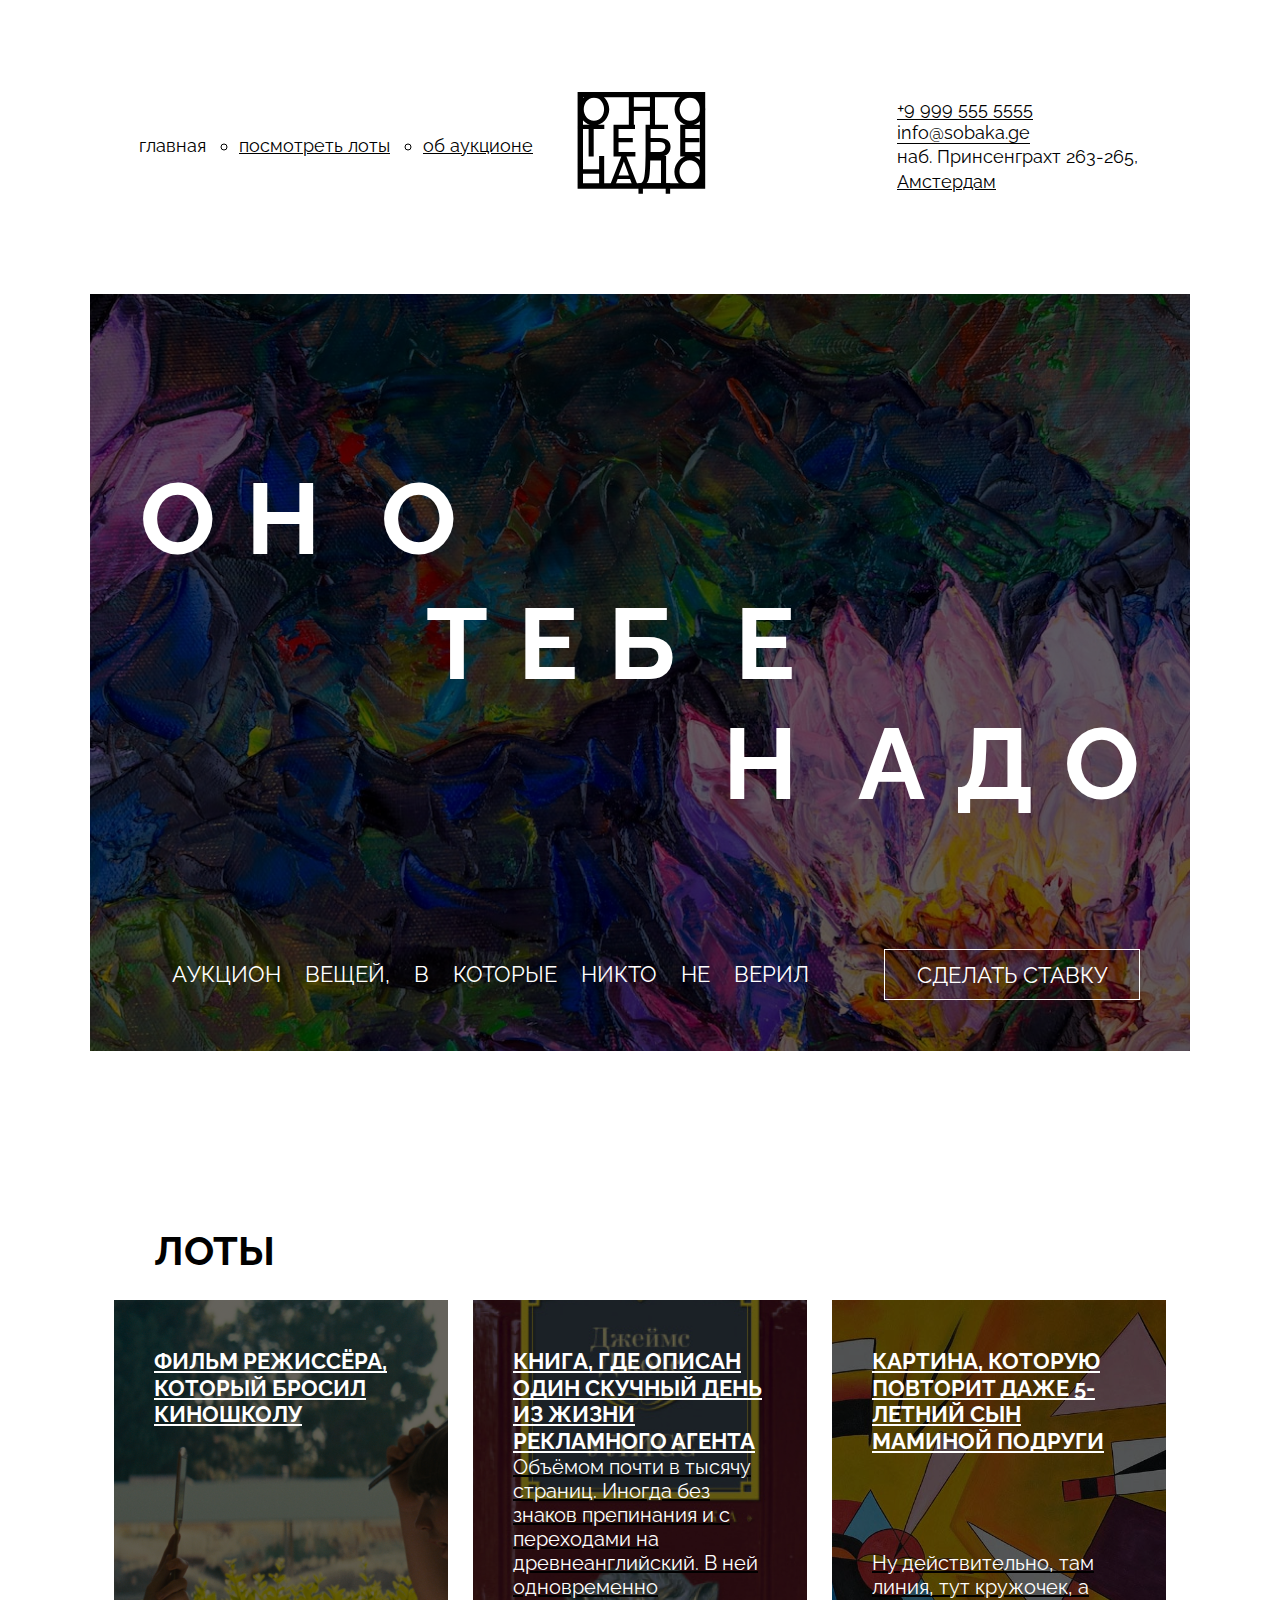
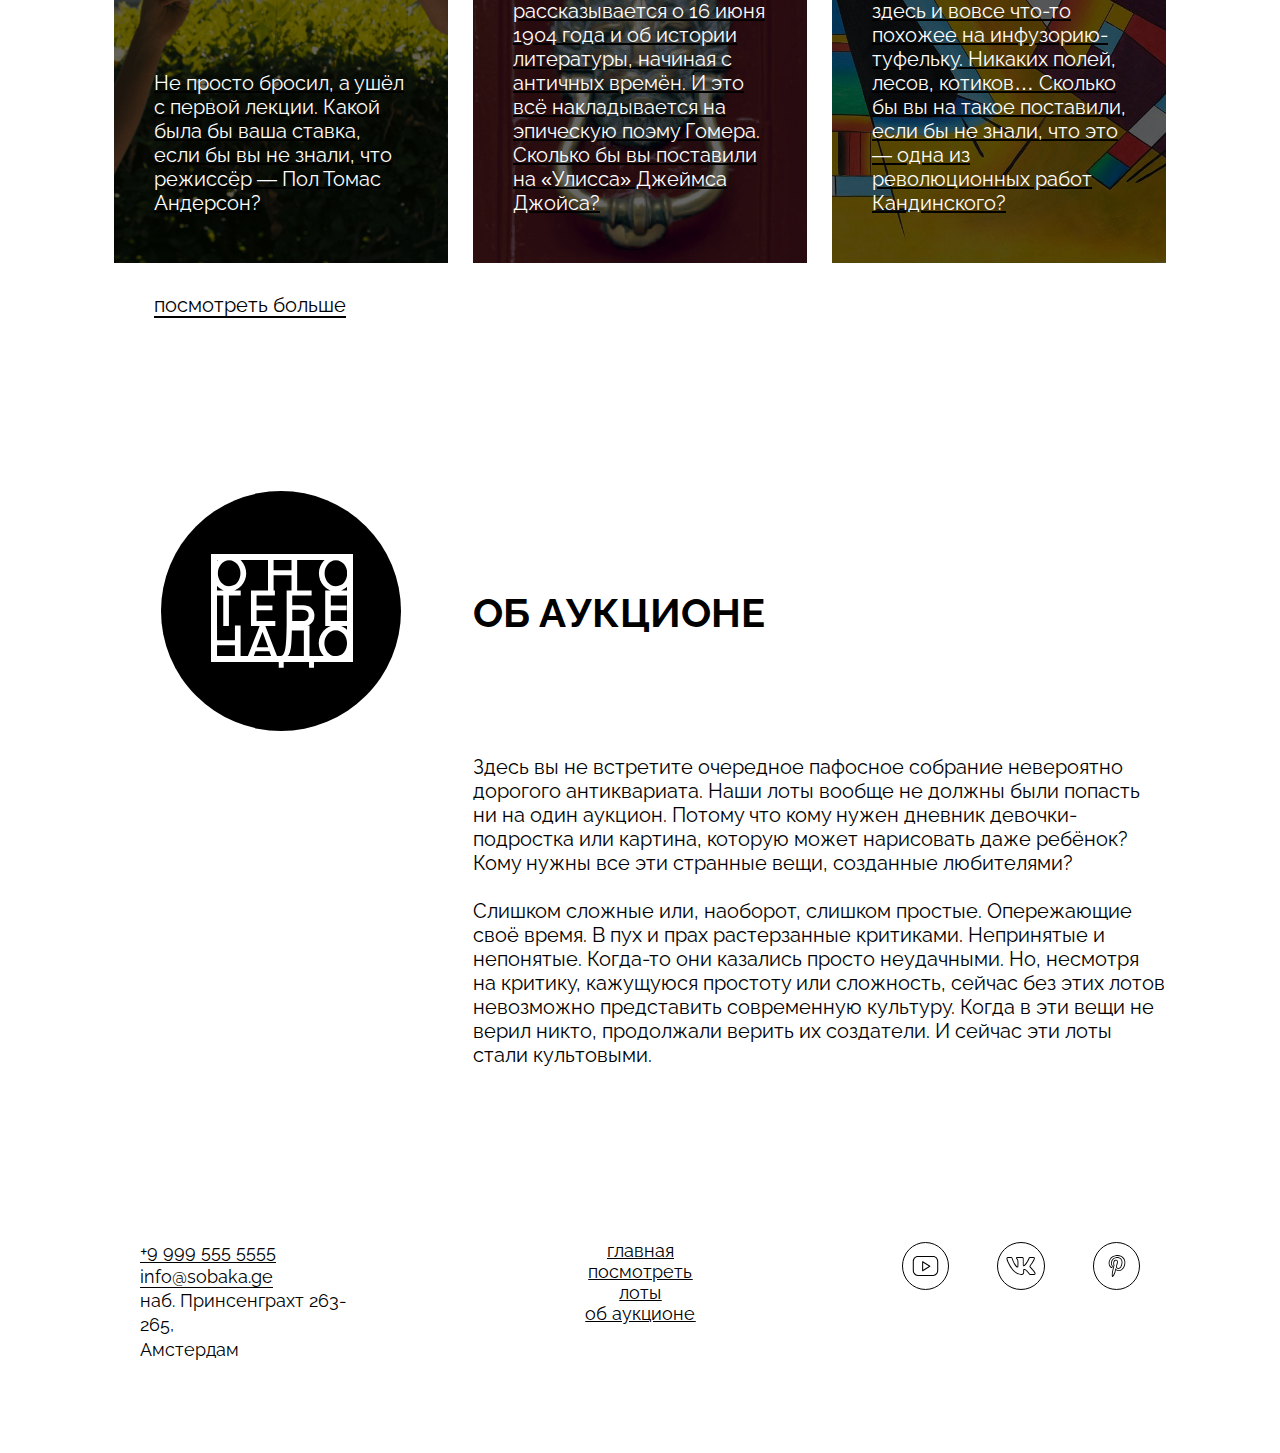
==== index.html @ 658c1811 "socind commit" ====
<!DOCTYPE html>
<html lang="ru">
    <head>
        <meta charset="UTF-8" />
        <meta http-equiv="X-UA-Compatible" content="IE=edge" />
        <meta name="viewport" content="width=device-width, initial-scale=1.0" />
        <title>Оно тебе надо — аукцион вещей, в которые никто не верил</title>
        <link rel="stylesheet" href="./fonts/fonts.css" />
        <link rel="stylesheet" href="./styles/global.css" />
        <link rel="stylesheet" href="./styles/style.css" />
    </head>
    <body class="content-box">
        <header class="header">
            <nav class="header__menu">
                <ul class="header__menu-list">
                    <li>
                        <a class="header__menu-link header__menu-link-active" href="#0"> главная</a>
                    </li>
                    <li class="header__item-accent">
                        <a class="header__menu-link" href="#0">посмотреть лоты</a>
                    </li>
                    <li class="header__item-accent">
                        <a class="header__menu-link" href="#0">об аукционе</a>
                    </li>
                </ul>
            </nav>
            <a class="header__menu-logo">
                <img class="header__image" src="./images/logo-black.svg" alt="Оно тебе надо" />
            </a>
            <address class="contacts">
                <ul class="contacts-list">
                    <li class="contacts-items">
                        <a class="contacts-items-link contacts-items-link-underline" href="tel:+99995555555">+9 999 555 5555</a>
                    </li>
                    <li>
                        <a class="contacts-items-link contacts-items-link-underline" href="mailto:info@sobaka.ge">info@sobaka.ge</a>
                    </li>
                    <li>
                        <a class="contacts-items-link contacts-items-link-address" href="#0">наб. Принсенграхт 263-265,</a>
                    </li>
                    <li>
                        <a class="сontacts-items-link contacts-items-link-address" href="#0">Амстердам</a>
                    </li>
                </ul>
            </address>
        </header>
        <main>
            <section class="cover">
                <div class="cover__background">
                    <div class="overlay"></div>
                    <h1 class="cover__title">
                        <span class="cover__aligned-text">о<span class="letters-sliced">но</span> </span>
                        <span class="cover__aligned-text cover__text_center">те<span class="letters-sliced">бе</span> </span>
                        <span class="cover__aligned-text cover__text_right"><span class="letters-sliced">н</span>ад<span class="align-letters">о</span> </span>
                    </h1>
                    <div class="cover__description">
                        <p class="cover__description-text">
                            Аукцион вещей, в которые никто не верил
                        </p>
                        <button type="button" class="cover__button">
                            Сделать ставку
                        </button>
                    </div>
                </div>
            </section>
            <section class="lots">
                <h2 class="lots__title">
                    Лоты
                </h2>
                <div class="lots__cards">
                    <a class="card-link" href="#0">
                        <article class="lots__cards-width">
                            <div class="lots__cards-background lots__cards-film-type">
                                <div class="overlay"></div>
                                    <h2 class="lots__cards-title">
                                        Фильм режиссёра, который бросил киношколу
                                    </h2>
                                    <p class="lots__card-description">
                                        Не просто бросил, а ушёл с первой лекции. Какой была бы ваша ставка, если бы вы не знали, что режиссёр — Пол Томас Андерсон?
                                    </p>
                            </div>
                        </article>
                    </a>
                    <a class="card-link" href="#0">
                        <article class="lots__cards-width">
                            <div class="lots__cards-background lots__cards-book-type">
                                <div class="overlay"></div>
                                    <h2 class="lots__cards-title">
                                        Книга, где описан один скучный день из жизни рекламного агента
                                    </h2>
                                    <p class="lots__card-description">
                                        Объёмом почти в тысячу страниц. Иногда без знаков препинания и с переходами на древнеанглийский. В ней одновременно рассказывается о 16 июня 1904 года и об истории литературы, начиная с античных
                                        времён. И это всё накладывается на эпическую поэму Гомера. Сколько бы вы поставили на «Улисса» Джеймса Джойса?
                                    </p>                             
                            </div>
                        </article>
                    </a>
                    <a class="card-link" href="#0">
                        <article class="lots__cards-width">
                            <div class="lots__cards-background lots__cards-picture-type">
                                <div class="overlay"></div>
                                    <h2 class="lots__cards-title">
                                        Картина, которую повторит даже 5-летний сын маминой подруги
                                    </h2>
                                    <p class="lots__card-description">
                                        Ну действительно, там линия, тут кружочек, а здесь и вовсе что-то похожее на инфузорию-туфельку. Никаких полей, лесов, котиков… Сколько бы вы на такое поставили, если бы не знали, что это — одна из
                                        революционных работ Кандинского?
                                    </p>
                            </div>
                        </article>
                    </a>
                </div>
                <a class="lots__more">
                    посмотреть больше
                </a>
            </section>

            <section class="about">
                <div class="about__circle-img">
                    <img class="about__image" src="./images/logo-white.svg" alt="Это тебе надо" />
                </div>
                <h3 class="about__title">
                    Об аукционе
                </h3>
                <p class="about__text-one">
                    Здесь вы не встретите очередное пафосное собрание невероятно дорогого антиквариата. Наши лоты вообще не должны были попасть ни на один аукцион. Потому что кому нужен дневник девочки-подростка или картина, которую может
                    нарисовать даже ребёнок? Кому нужны все эти странные вещи, созданные любителями?
                </p>
                <p class="about__text-two">
                    Слишком сложные или, наоборот, слишком простые. Опережающие своё время. В пух и прах растерзанные критиками. Непринятые и непонятые. Когда-то они казались просто неудачными. Но, несмотря на критику, кажущуюся простоту
                    или сложность, сейчас без этих лотов невозможно представить современную культуру. Когда в эти вещи не верил никто, продолжали верить их создатели. И сейчас эти лоты стали культовыми.
                </p>
            </section>
        </main>
        <footer class="footer">
            <address>
                <ul class="contacts-list">
                    <li class="contacts-items">
                        <a class="contacts-items-link contacts-items-link-underline" href="tel:+99995555555">+9 999 555 5555</a>
                    </li>
                    <li>
                        <a class="contacts-items-link contacts-items-link-underline" href="mailto:info@sobaka.ge">info@sobaka.ge</a>
                    </li>
                    <li>
                        <a class="contacts-items-link contacts-items-link-address" href="#0">наб. Принсенграхт 263-265,</a>
                    </li>
                    <li>
                        <a class="contacts-items-link contacts-items-link-address" href="#0">Амстердам</a>
                    </li>
                </ul>
            </address>
            <nav>
                <ul class="footer__menu">
                    <li class="footer__menu-item footer__menu-item-active">
                        <a class="footer__menu-link" href="#0">главная</a>
                    </li>
                    <li class="footer__menu-item">
                        <a class="footer__menu-link" href="#0">посмотреть лоты</a>
                    </li>
                    <li class="footer__menu-item">
                        <a class="footer__menu-link" href="#0">об аукционе</a>
                    </li>
                </ul>
            </nav>
            <div class="footer__social-media">
                <div class="footer__social-media-box">
                    <a class="box__item">
                        <img class="footer__image" src="./images/yt.svg" alt="youtube" />
                    </a>
                    <a class="box__item">
                        <img class="footer__image" src="./images/vk.svg" alt="vk" />
                    </a>
                    <a class="box__item">
                        <img class="footer__image" src="./images/pinterest.svg" alt="pinterest" />
                    </a>
                </div>
            </div>
        </footer>
    </body>
</html>
---- fonts/fonts.css ----
@font-face {
  font-family: Raleway;
  src:
    url(./Raleway-Regular.woff2) format('woff2'),
    url(./Raleway-Regular.woff) format('woff');
  font-weight: normal;
  font-display: swap;
}

@font-face {
  font-family: Raleway;
  src:
    url(./Raleway-Bold.woff2) format('woff2'),
    url(./Raleway-Bold.woff) format('woff');
  font-weight: bold;
  font-display: swap;
}
---- styles/global.css ----
*,
*::before,
*::after {
  box-sizing: border-box;
}

body {
  width: 1100px;
  margin: 0 auto;
  font-family: "Raleway", sans-serif;
}

h1,
h2,
h3,
h4,
h5,
h6,
p,
ul,
ol,
li,
blockquote,address {
  margin: 0;
  padding: 0;
}

address {
  all:initial;
}

a {
  color: inherit;
}

img {
  width: 100%;
}
---- styles/style.css ----
.content-box {
    font-family: "Raleway", sans-serif;
    width: 1100px;
}

.header {
    display: grid;
    width: 1052px;
    grid-template-columns: 1fr min-content 1fr;
    padding: 0 24px 0 25px;
    margin: 92px auto 96px;
    align-items: center;
}

.header__menu-list {
    display: flex;
    gap: 33px;
    font-family: "Raleway", sans-serif;
    font-weight: 400;
    font-size: 18px;
    color: #000;
    list-style: none;
}

.header__menu-link {
    text-decoration: none;
    list-style-type: none;
}

.header__item-accent {
    list-style: circle;
    text-decoration: underline;
}

.header__menu-logo {
    width: 100%;
}

.header__image {
    min-width: 133px;
}

.contacts {
    justify-self: end;
    padding-right: 4px;
}

.contacts-list {
    font-family: "Raleway", sans-serif;
    font-weight: 400;
    font-style: normal;
    font-size: 18px;
    line-height: 135%;
    color: #000;
    list-style: none;
}

.contacts-items-link {
    text-decoration: none;
}

.contacts-items-link-underline {
    border-bottom: 1px solid #000;
}

.cover {
    min-height: 757px;
}

.cover__background {
    background: url("../images/cover.jpg");
    background-repeat: no-repeat;
    background-size: cover;
    background-position: 57%;
    position: relative;
    z-index: 1;
}

.cover__title {
    padding-top: 170px;
    padding-left: 50px;
    padding-right: 50px;
	display: flex;
	flex-direction:column;
	gap:20px;
    font-weight: 700;
    font-size: 100px;
    line-height: 115%;
    letter-spacing: 0.3em;
    text-transform: uppercase;
    color: #fff;
}

.overlay {
    position: absolute;
    top: 0;
    left: 0;
    width: 100%;
    height: 100%;
    background-color: rgba(0, 0, 0, 0.6);
    z-index: -1;
}

.cover__aligned-text {
    line-height: 1.1;
    display: block;
}

.cover__text_center {
    line-height: 1;
    text-align: center;
}

.cover__text_right {
    line-height: 1;
    text-align: right;
}

.letters-sliced{
    letter-spacing: 60px;
}

.align-letters {
    letter-spacing: normal;
}

.cover__description {
    display: flex;
    align-items: center;
    justify-content: space-between;
    padding: 135px 50px 51px 82px;
}

.cover__description-text {
    font-weight: 400;
    font-size: 22px;
    line-height: 127%;
    text-transform: uppercase;
    color: #fff;
    word-spacing:18px;
}

.cover__button {
    font-family: "Raleway", sans-serif;
    background: transparent;
    border: 1px solid #fff;
    width: 256px;
    min-height: 51px;
    font-weight: 500;
    font-size: 22px;
    text-transform: uppercase;
    text-align: center;
    color: #fff;
}

.lots {
    font-family: "Raleway", sans-serif;
    padding: 176px 24px 0;
}

.lots__title {
    font-family: "Raleway", sans-serif;
    display:inline-block;
    text-transform: uppercase;
    font-weight: 700;
    font-size: 40px;
    text-transform: uppercase;
    color: #000;
    padding: 0 0 26px 40px;
}

.lots__cards {
    display: flex;
    gap: 25px;
    flex-wrap: wrap;
}

.lots__cards-background {
    display: flex;
    flex-direction: column;
    justify-content: space-between;
    max-width: 334px;
    min-height: 563px;
    background-repeat: no-repeat;
    background-position: center;
    background-size: cover;
    position:relative;
    z-index: 1;
    padding: 48px 40px;

}

.lots__cards-film-type {
    background-image: url("../images/card-lot-01.jpg");
}

.lots__cards-book-type {
    background-image: url("../images/card-lot-02.jpg");
}

.lots__cards-picture-type {
    background-image: url("../images/card-lot-03.jpg");
}

.lots__cards-title {
    font-family: "Raleway", sans-serif;
    font-weight: 700;
    font-size: 22px;
    line-height: 120%;
    text-transform: uppercase;
    text-decoration: underline;
    text-decoration-skip-ink: none;
    color: #fff;
}

.lots__card-description {
    font-family: "Raleway", sans-serif;
    font-weight: 400;
    font-size: 20px;
    line-height: 120%;
    color: #fff;
}

.lots__more {
    display: inline-block;
    font-weight: 400;
    font-size: 20px;
    color: #000;
    text-decoration: underline;
    text-underline-offset: 4px;
    padding: 30px 0 0 40px;
}

.about {
    font-family: "Raleway", sans-serif;
    display: grid;
    grid-template-columns: 1fr 2fr;
    padding: 133px 24px 0;
    gap:24px 25px;
    grid-template-areas:
    "image title title"
    ". text-one text-one"
    ". text-two text-two";
}

.about__circle-img{
    display: flex;
    justify-content: center;
    align-items:center;
    width:240px;
    height:240px;
    border-radius: 100%;
    background-color: #000;
    align-self:center;
    justify-self:center;
    margin-top: 41px;
}

.about__image {
    width:148px;
    height: 100%;
    grid-area: image;
}

.about__title {
    grid-area: title;
    font-weight: 700;
    font-size: 40px;
    text-transform: uppercase;
    color: #000;
    align-self: center;
    margin-top:44px;
}

.about__text-one {
    grid-area: text-one;
    font-weight: 400;
    font-size: 20px;
    line-height: 120%;
    color: #000;
}

.about__text-two {
    grid-area: text-two;
    font-weight: 400;
    font-size: 20px;
    line-height: 120%;
    color: #000;
}


.footer {
    font-family: "Raleway", sans-serif;
    display: flex;
    gap: 186px;
    padding: 173px 50px 91px;
}

.footer__menu {
    font-weight: 400;
    font-size: 18px;
    text-align: center;
    color: #000;
    list-style: none;
}

.footer__menu-item {
    text-decoration: underline;
}

.footer__menu-item-active {
    text-decoration: none;
}

.footer__social-media {
    display: flex;
    align-items:flex-start;
}

.footer__social-media-box {
    display: flex;
    gap:48px;
}

.footer__image {
    max-width: 48px;
    height: 100%;
}

@-moz-document url-prefix() {
    .footer__image {
        min-width: 48px;
    }
}
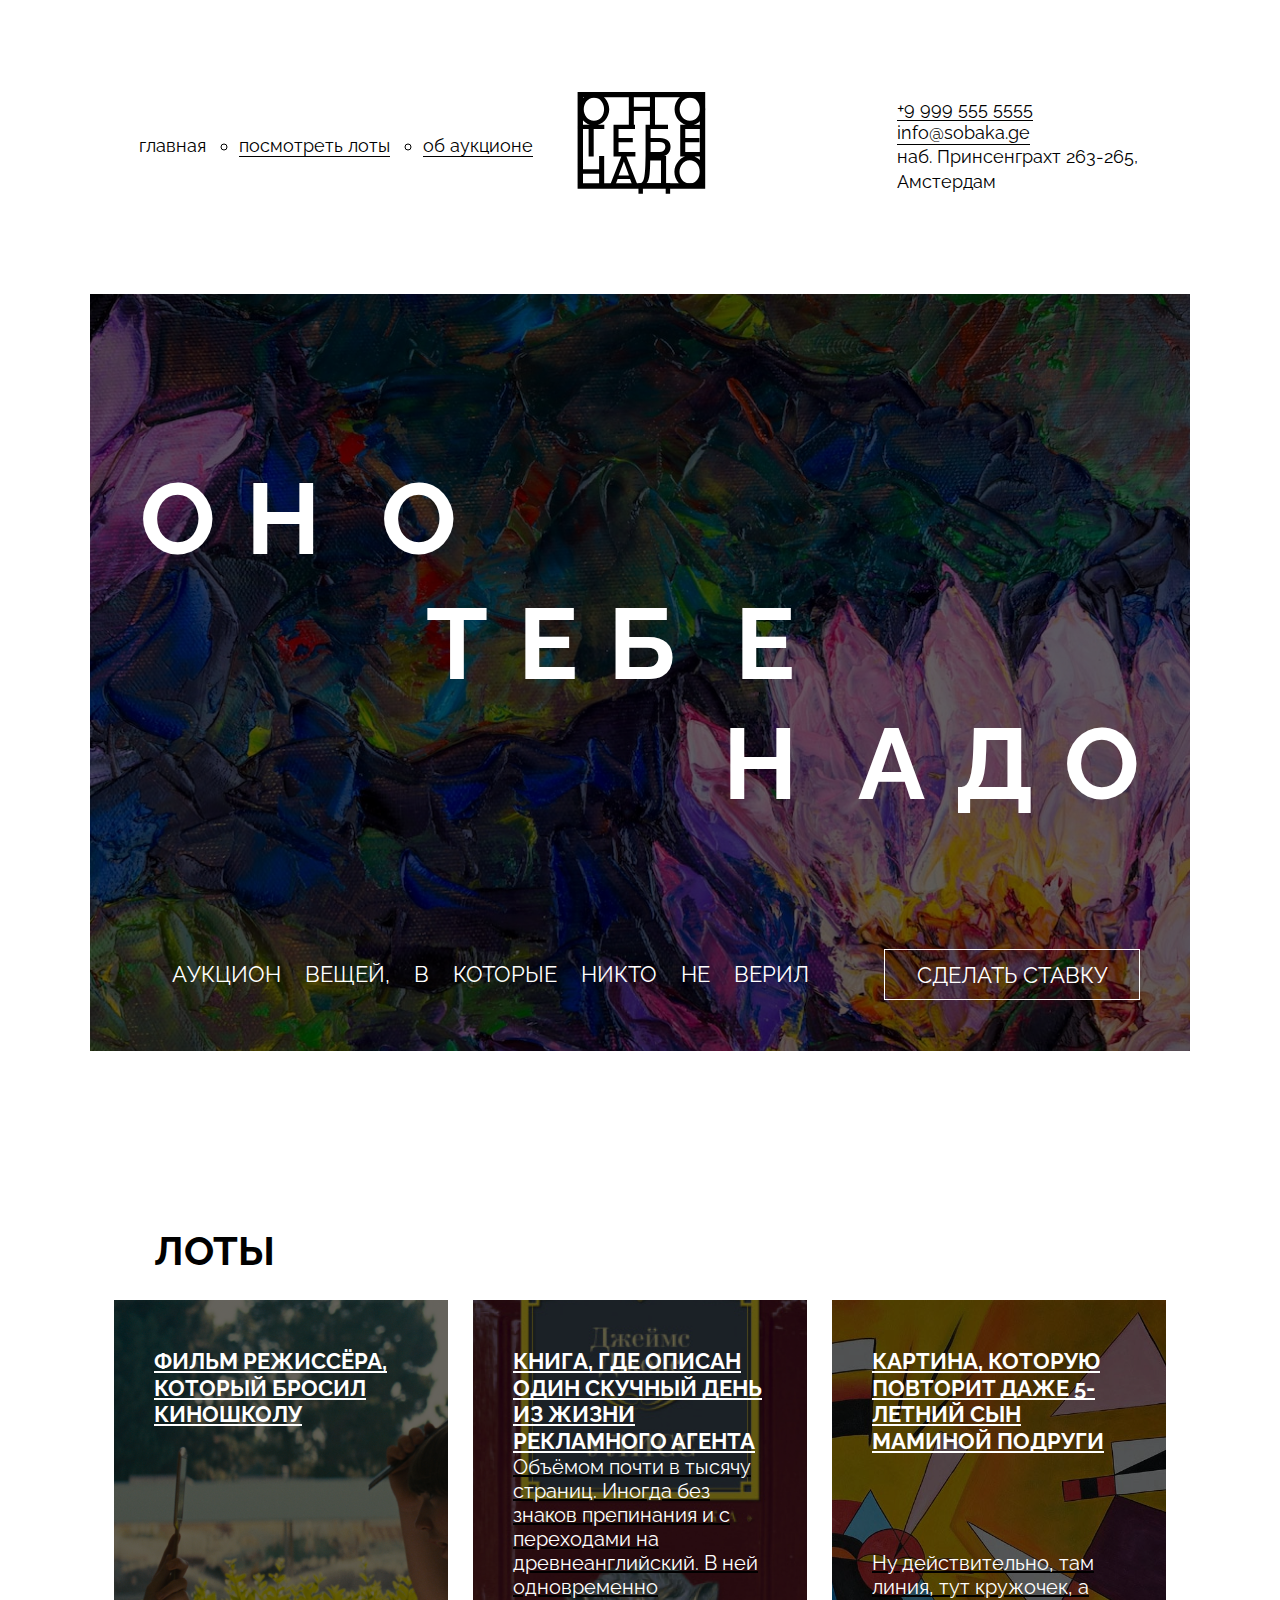
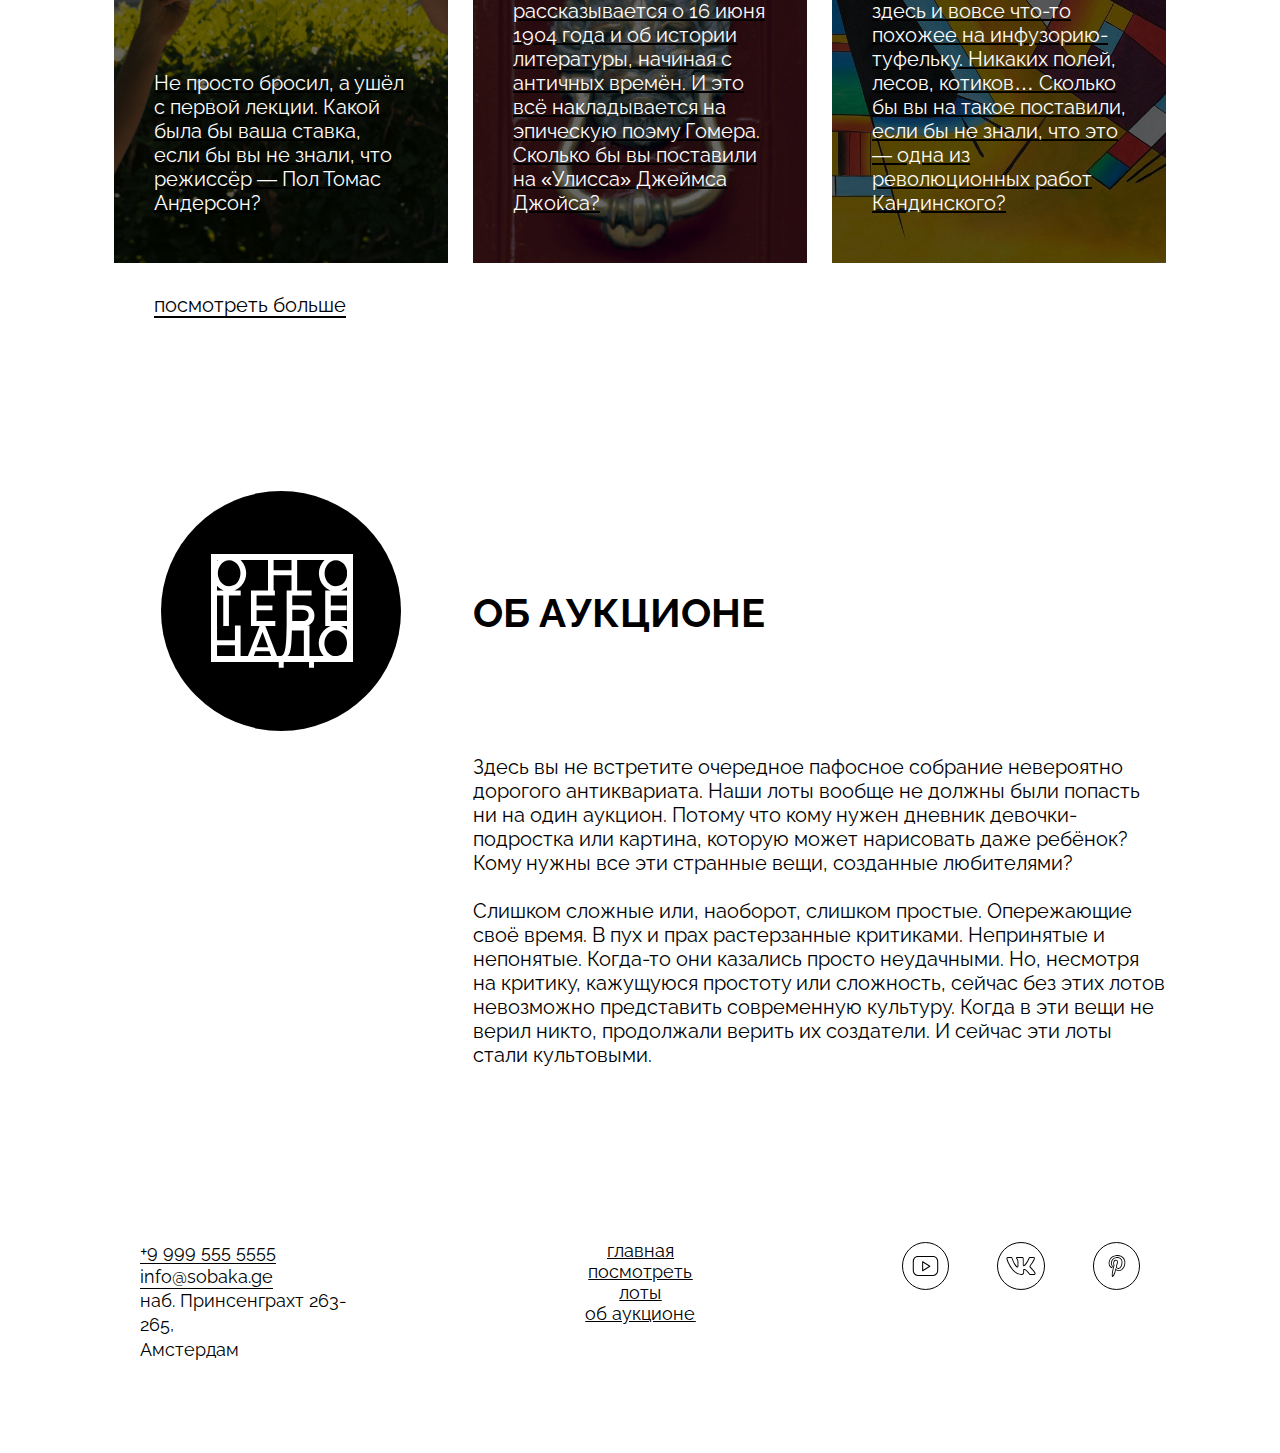
==== commit a3078ab7: "third commit" ====
--- a/index.html
+++ b/index.html
@@ -72,12 +72,12 @@
                         <article class="lots__cards-width">
                             <div class="lots__cards-background lots__cards-film-type">
                                 <div class="overlay"></div>
-                                    <h2 class="lots__cards-title">
-                                        Фильм режиссёра, который бросил киношколу
-                                    </h2>
-                                    <p class="lots__card-description">
-                                        Не просто бросил, а ушёл с первой лекции. Какой была бы ваша ставка, если бы вы не знали, что режиссёр — Пол Томас Андерсон?
-                                    </p>
+                                <h2 class="lots__cards-title">
+                                    Фильм режиссёра, который бросил киношколу
+                                </h2>
+                                <p class="lots__card-description">
+                                    Не просто бросил, а ушёл с первой лекции. Какой была бы ваша ставка, если бы вы не знали, что режиссёр — Пол Томас Андерсон?
+                                </p>
                             </div>
                         </article>
                     </a>
@@ -85,13 +85,13 @@
                         <article class="lots__cards-width">
                             <div class="lots__cards-background lots__cards-book-type">
                                 <div class="overlay"></div>
-                                    <h2 class="lots__cards-title">
-                                        Книга, где описан один скучный день из жизни рекламного агента
-                                    </h2>
-                                    <p class="lots__card-description">
-                                        Объёмом почти в тысячу страниц. Иногда без знаков препинания и с переходами на древнеанглийский. В ней одновременно рассказывается о 16 июня 1904 года и об истории литературы, начиная с античных
-                                        времён. И это всё накладывается на эпическую поэму Гомера. Сколько бы вы поставили на «Улисса» Джеймса Джойса?
-                                    </p>                             
+                                <h2 class="lots__cards-title">
+                                    Книга, где описан один скучный день из жизни рекламного агента
+                                </h2>
+                                <p class="lots__card-description">
+                                    Объёмом почти в тысячу страниц. Иногда без знаков препинания и с переходами на древнеанглийский. В ней одновременно рассказывается о 16 июня 1904 года и об истории литературы, начиная с античных времён. И
+                                    это всё накладывается на эпическую поэму Гомера. Сколько бы вы поставили на «Улисса» Джеймса Джойса?
+                                </p>
                             </div>
                         </article>
                     </a>
@@ -99,13 +99,13 @@
                         <article class="lots__cards-width">
                             <div class="lots__cards-background lots__cards-picture-type">
                                 <div class="overlay"></div>
-                                    <h2 class="lots__cards-title">
-                                        Картина, которую повторит даже 5-летний сын маминой подруги
-                                    </h2>
-                                    <p class="lots__card-description">
-                                        Ну действительно, там линия, тут кружочек, а здесь и вовсе что-то похожее на инфузорию-туфельку. Никаких полей, лесов, котиков… Сколько бы вы на такое поставили, если бы не знали, что это — одна из
-                                        революционных работ Кандинского?
-                                    </p>
+                                <h2 class="lots__cards-title">
+                                    Картина, которую повторит даже 5-летний сын маминой подруги
+                                </h2>
+                                <p class="lots__card-description">
+                                    Ну действительно, там линия, тут кружочек, а здесь и вовсе что-то похожее на инфузорию-туфельку. Никаких полей, лесов, котиков… Сколько бы вы на такое поставили, если бы не знали, что это — одна из
+                                    революционных работ Кандинского?
+                                </p>
                             </div>
                         </article>
                     </a>
--- a/styles/style.css
+++ b/styles/style.css
@@ -1,4 +1,4 @@
-.content-box {
+content-box {
     font-family: "Raleway", sans-serif;
     width: 1100px;
 }
@@ -30,6 +30,7 @@
 .header__item-accent {
     list-style: circle;
     text-decoration: underline;
+    text-underline-offset: 4px;
 }
 
 .header__menu-logo {
@@ -55,12 +56,12 @@
     list-style: none;
 }
 
-.contacts-items-link {
+.contacts-items-link-address {
     text-decoration: none;
 }
 
 .contacts-items-link-underline {
-    border-bottom: 1px solid #000;
+    text-underline-offset: 5px;
 }
 
 .cover {
@@ -80,9 +81,9 @@
     padding-top: 170px;
     padding-left: 50px;
     padding-right: 50px;
-	display: flex;
-	flex-direction:column;
-	gap:20px;
+    display: flex;
+    flex-direction: column;
+    gap: 20px;
     font-weight: 700;
     font-size: 100px;
     line-height: 115%;
@@ -116,7 +117,7 @@
     text-align: right;
 }
 
-.letters-sliced{
+.letters-sliced {
     letter-spacing: 60px;
 }
 
@@ -137,7 +138,7 @@
     line-height: 127%;
     text-transform: uppercase;
     color: #fff;
-    word-spacing:18px;
+    word-spacing: 18px;
 }
 
 .cover__button {
@@ -160,7 +161,7 @@
 
 .lots__title {
     font-family: "Raleway", sans-serif;
-    display:inline-block;
+    display: inline-block;
     text-transform: uppercase;
     font-weight: 700;
     font-size: 40px;
@@ -184,10 +185,9 @@
     background-repeat: no-repeat;
     background-position: center;
     background-size: cover;
-    position:relative;
+    position: relative;
     z-index: 1;
     padding: 48px 40px;
-
 }
 
 .lots__cards-film-type {
@@ -236,28 +236,28 @@
     display: grid;
     grid-template-columns: 1fr 2fr;
     padding: 133px 24px 0;
-    gap:24px 25px;
+    gap: 24px 25px;
     grid-template-areas:
-    "image title title"
-    ". text-one text-one"
-    ". text-two text-two";
-}
-
-.about__circle-img{
+        "image title title"
+        ". text-one text-one"
+        ". text-two text-two";
+}
+
+.about__circle-img {
     display: flex;
     justify-content: center;
-    align-items:center;
-    width:240px;
-    height:240px;
+    align-items: center;
+    width: 240px;
+    height: 240px;
     border-radius: 100%;
     background-color: #000;
-    align-self:center;
-    justify-self:center;
+    align-self: center;
+    justify-self: center;
     margin-top: 41px;
 }
 
 .about__image {
-    width:148px;
+    width: 148px;
     height: 100%;
     grid-area: image;
 }
@@ -269,7 +269,7 @@
     text-transform: uppercase;
     color: #000;
     align-self: center;
-    margin-top:44px;
+    margin-top: 44px;
 }
 
 .about__text-one {
@@ -288,7 +288,6 @@
     color: #000;
 }
 
-
 .footer {
     font-family: "Raleway", sans-serif;
     display: flex;
@@ -314,12 +313,12 @@
 
 .footer__social-media {
     display: flex;
-    align-items:flex-start;
+    align-items: flex-start;
 }
 
 .footer__social-media-box {
     display: flex;
-    gap:48px;
+    gap: 48px;
 }
 
 .footer__image {
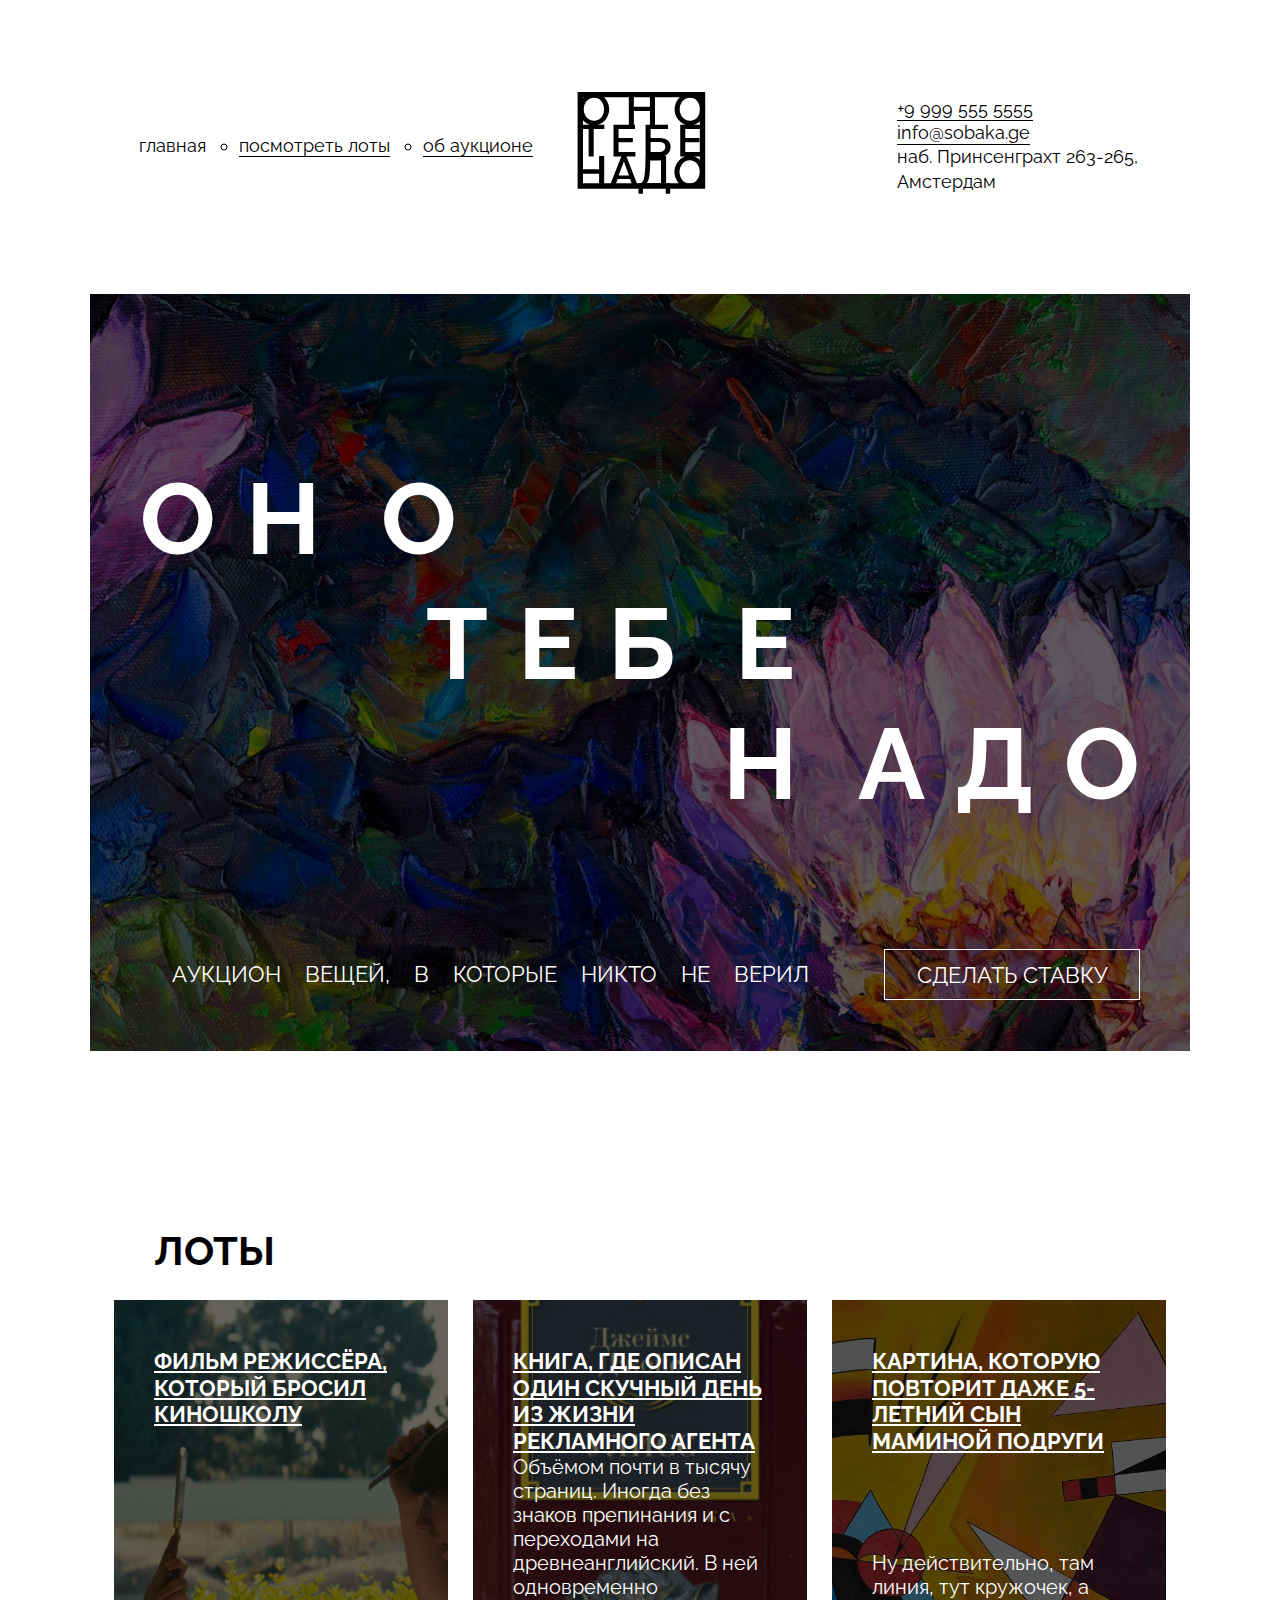
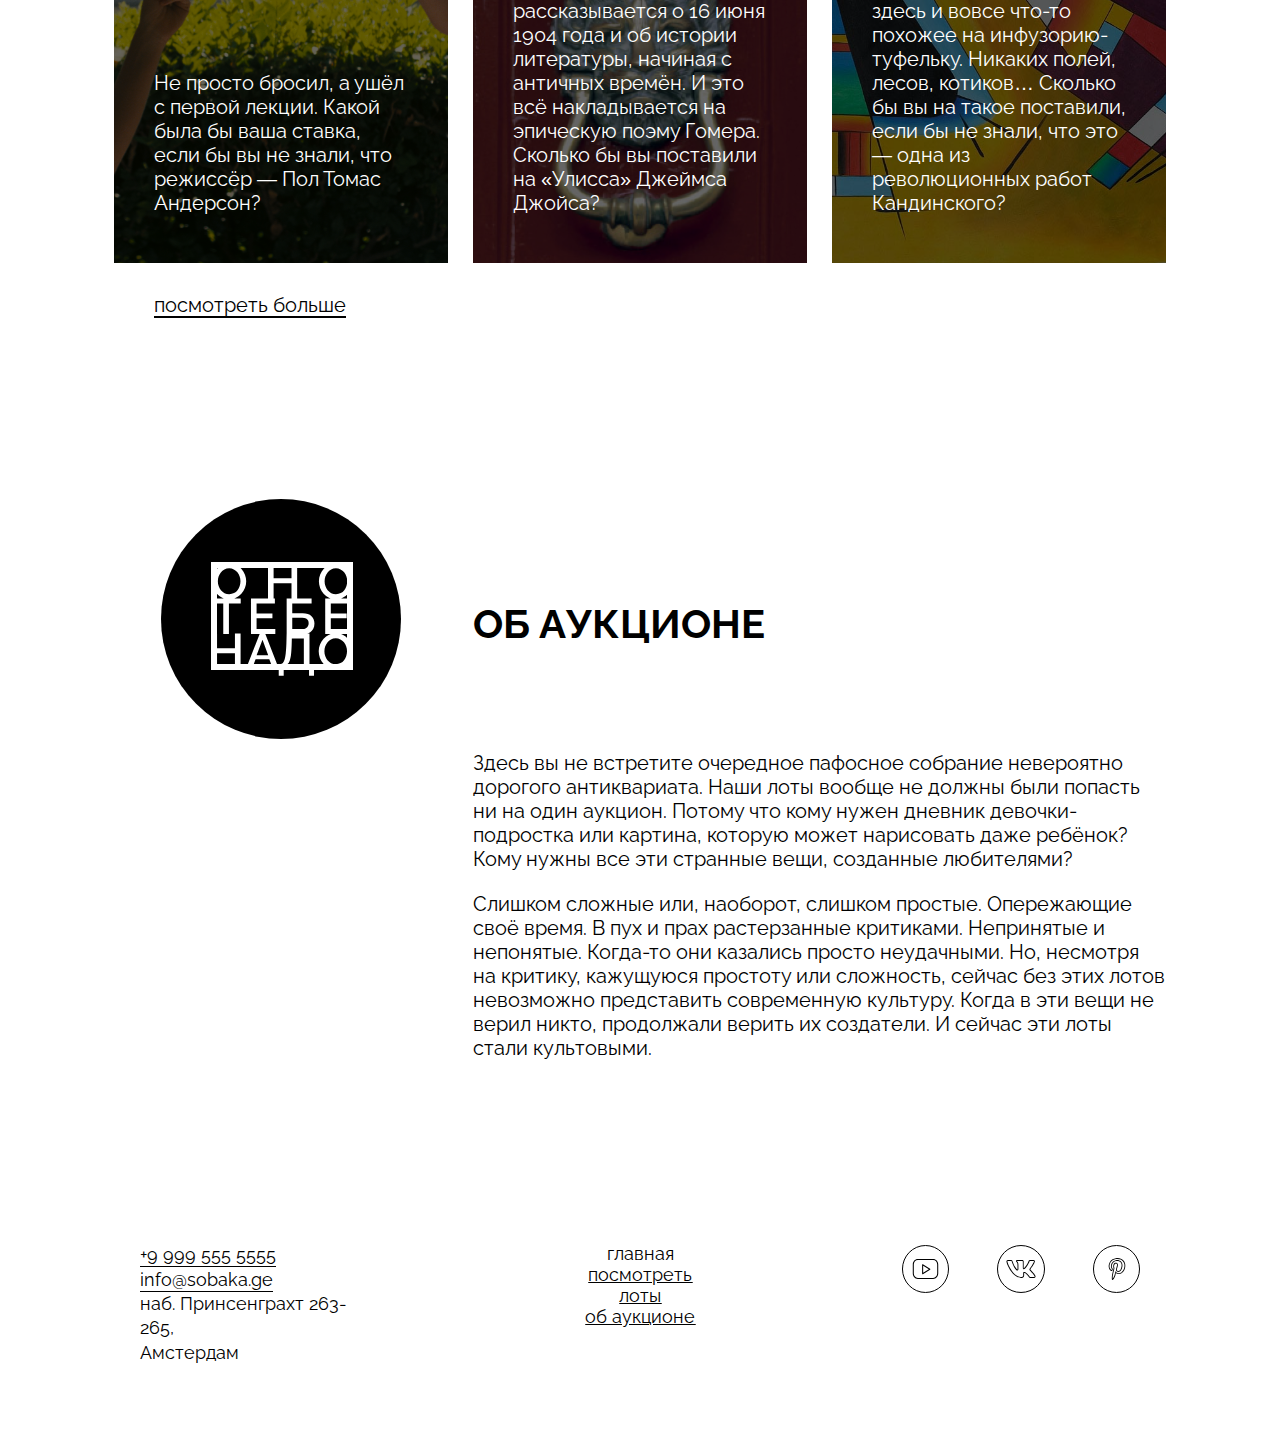
==== commit c0cac595: "forth commit" ====
--- a/index.html
+++ b/index.html
@@ -122,11 +122,11 @@
                 <h3 class="about__title">
                     Об аукционе
                 </h3>
-                <p class="about__text-one">
+                <p class="about__text-main">
                     Здесь вы не встретите очередное пафосное собрание невероятно дорогого антиквариата. Наши лоты вообще не должны были попасть ни на один аукцион. Потому что кому нужен дневник девочки-подростка или картина, которую может
                     нарисовать даже ребёнок? Кому нужны все эти странные вещи, созданные любителями?
                 </p>
-                <p class="about__text-two">
+                <p class="about__text-additional">
                     Слишком сложные или, наоборот, слишком простые. Опережающие своё время. В пух и прах растерзанные критиками. Непринятые и непонятые. Когда-то они казались просто неудачными. Но, несмотря на критику, кажущуюся простоту
                     или сложность, сейчас без этих лотов невозможно представить современную культуру. Когда в эти вещи не верил никто, продолжали верить их создатели. И сейчас эти лоты стали культовыми.
                 </p>
@@ -152,7 +152,7 @@
             <nav>
                 <ul class="footer__menu">
                     <li class="footer__menu-item footer__menu-item-active">
-                        <a class="footer__menu-link" href="#0">главная</a>
+                        <a class="footer__menu-link footer__menu-link-active" href="#0">главная</a>
                     </li>
                     <li class="footer__menu-item">
                         <a class="footer__menu-link" href="#0">посмотреть лоты</a>
--- a/styles/style.css
+++ b/styles/style.css
@@ -168,6 +168,10 @@
     text-transform: uppercase;
     color: #000;
     padding: 0 0 26px 40px;
+}
+
+.card-link {
+    text-decoration: none;
 }
 
 .lots__cards {
@@ -236,11 +240,11 @@
     display: grid;
     grid-template-columns: 1fr 2fr;
     padding: 133px 24px 0;
-    gap: 24px 25px;
+    gap: 16px 25px;
     grid-template-areas:
         "image title title"
-        ". text-one text-one"
-        ". text-two text-two";
+        ". text-main text-main"
+        ". text-add text-add";
 }
 
 .about__circle-img {
@@ -253,7 +257,7 @@
     background-color: #000;
     align-self: center;
     justify-self: center;
-    margin-top: 41px;
+    margin-top: 49px;
 }
 
 .about__image {
@@ -269,19 +273,23 @@
     text-transform: uppercase;
     color: #000;
     align-self: center;
-    margin-top: 44px;
-}
-
-.about__text-one {
-    grid-area: text-one;
+    margin-top: 58px;
+}
+
+/*  я использовал grid-template-areas поэтому разделил тексты на 2 класса */
+
+.about__text-main {
+    grid-area: text-main;
     font-weight: 400;
     font-size: 20px;
     line-height: 120%;
     color: #000;
-}
-
-.about__text-two {
-    grid-area: text-two;
+    margin-bottom: 5px;
+    margin-top: -4px;
+}
+
+.about__text-additional {
+    grid-area: text-add;
     font-weight: 400;
     font-size: 20px;
     line-height: 120%;
@@ -292,7 +300,7 @@
     font-family: "Raleway", sans-serif;
     display: flex;
     gap: 186px;
-    padding: 173px 50px 91px;
+    padding: 183px 50px 91px;
 }
 
 .footer__menu {
@@ -308,6 +316,10 @@
 }
 
 .footer__menu-item-active {
+    text-decoration: none;
+}
+
+.footer__menu-link-active {
     text-decoration: none;
 }
 
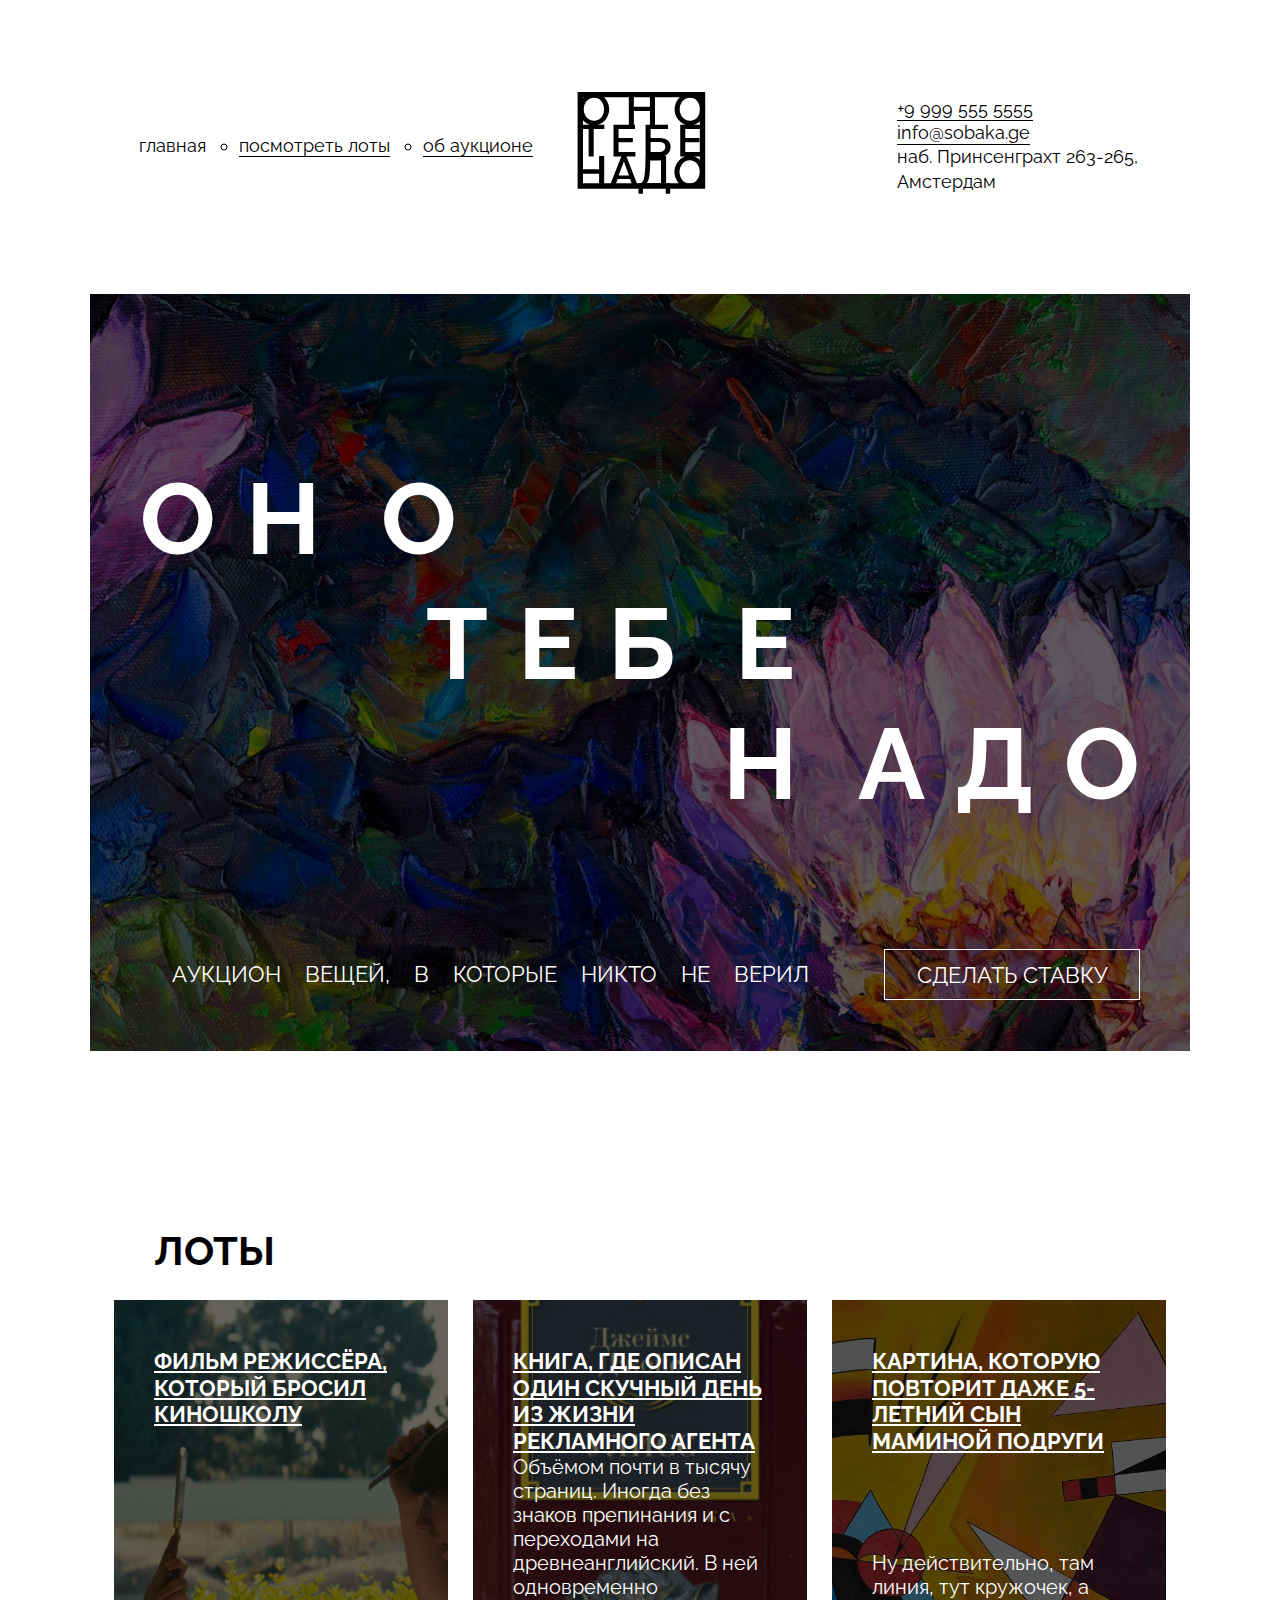
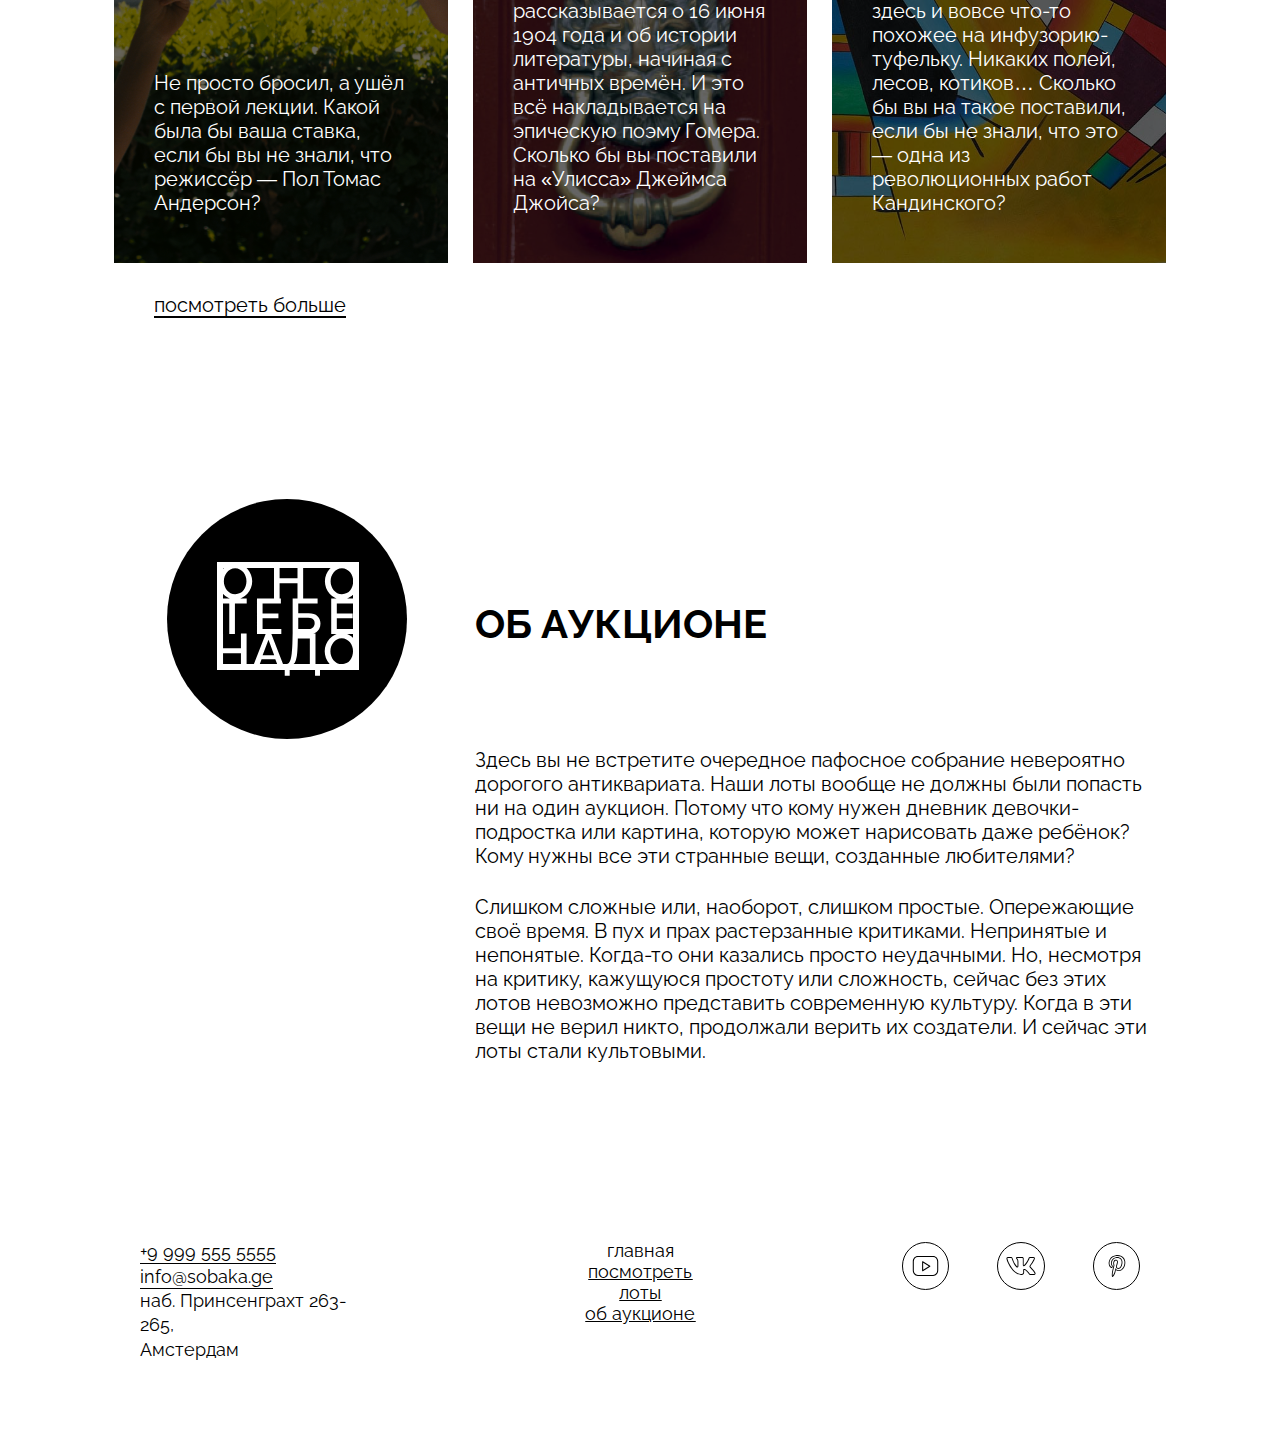
==== commit 9aa669c7: "fifth commit" ====
--- a/index.html
+++ b/index.html
@@ -119,17 +119,17 @@
                 <div class="about__circle-img">
                     <img class="about__image" src="./images/logo-white.svg" alt="Это тебе надо" />
                 </div>
-                <h3 class="about__title">
-                    Об аукционе
-                </h3>
-                <p class="about__text-main">
-                    Здесь вы не встретите очередное пафосное собрание невероятно дорогого антиквариата. Наши лоты вообще не должны были попасть ни на один аукцион. Потому что кому нужен дневник девочки-подростка или картина, которую может
-                    нарисовать даже ребёнок? Кому нужны все эти странные вещи, созданные любителями?
-                </p>
-                <p class="about__text-additional">
-                    Слишком сложные или, наоборот, слишком простые. Опережающие своё время. В пух и прах растерзанные критиками. Непринятые и непонятые. Когда-то они казались просто неудачными. Но, несмотря на критику, кажущуюся простоту
-                    или сложность, сейчас без этих лотов невозможно представить современную культуру. Когда в эти вещи не верил никто, продолжали верить их создатели. И сейчас эти лоты стали культовыми.
-                </p>
+                    <h3 class="about__title">
+                        Об аукционе
+                    </h3>
+                    <p class="about__text">
+                        Здесь вы не встретите очередное пафосное собрание невероятно дорогого антиквариата. Наши лоты вообще не должны были попасть ни на один аукцион. Потому что кому нужен дневник девочки-подростка или картина, которую может
+                        нарисовать даже ребёнок? Кому нужны все эти странные вещи, созданные любителями?
+                    </p>
+                    <p class="about__text">
+                        Слишком сложные или, наоборот, слишком простые. Опережающие своё время. В пух и прах растерзанные критиками. Непринятые и непонятые. Когда-то они казались просто неудачными. Но, несмотря на критику, кажущуюся простоту
+                        или сложность, сейчас без этих лотов невозможно представить современную культуру. Когда в эти вещи не верил никто, продолжали верить их создатели. И сейчас эти лоты стали культовыми.
+                    </p>
             </section>
         </main>
         <footer class="footer">
--- a/styles/style.css
+++ b/styles/style.css
@@ -1,4 +1,4 @@
-content-box {
+.content-box {
     font-family: "Raleway", sans-serif;
     width: 1100px;
 }
@@ -240,14 +240,12 @@
     display: grid;
     grid-template-columns: 1fr 2fr;
     padding: 133px 24px 0;
-    gap: 16px 25px;
-    grid-template-areas:
-        "image title title"
-        ". text-main text-main"
-        ". text-add text-add";
+    gap: 0px 15px;
 }
 
 .about__circle-img {
+    grid-column: span 1;
+    grid-row: span 1;
     display: flex;
     justify-content: center;
     align-items: center;
@@ -257,50 +255,39 @@
     background-color: #000;
     align-self: center;
     justify-self: center;
-    margin-top: 49px;
+    margin-top: 40px;
 }
 
 .about__image {
     width: 148px;
     height: 100%;
-    grid-area: image;
 }
 
 .about__title {
-    grid-area: title;
+    grid-column:2/3;
+    align-self: center;
     font-weight: 700;
     font-size: 40px;
     text-transform: uppercase;
     color: #000;
     align-self: center;
-    margin-top: 58px;
-}
-
-/*  я использовал grid-template-areas поэтому разделил тексты на 2 класса */
-
-.about__text-main {
-    grid-area: text-main;
+    padding: 150px 0 101px 0;
+}
+
+.about__text {
+    grid-column: 2/3;
     font-weight: 400;
     font-size: 20px;
     line-height: 120%;
     color: #000;
-    margin-bottom: 5px;
-    margin-top: -4px;
-}
-
-.about__text-additional {
-    grid-area: text-add;
-    font-weight: 400;
-    font-size: 20px;
-    line-height: 120%;
-    color: #000;
+    margin-bottom: 27px;
 }
 
 .footer {
     font-family: "Raleway", sans-serif;
     display: flex;
     gap: 186px;
-    padding: 183px 50px 91px;
+    padding: 150px 50px 91px;
 }
 
 .footer__menu {
